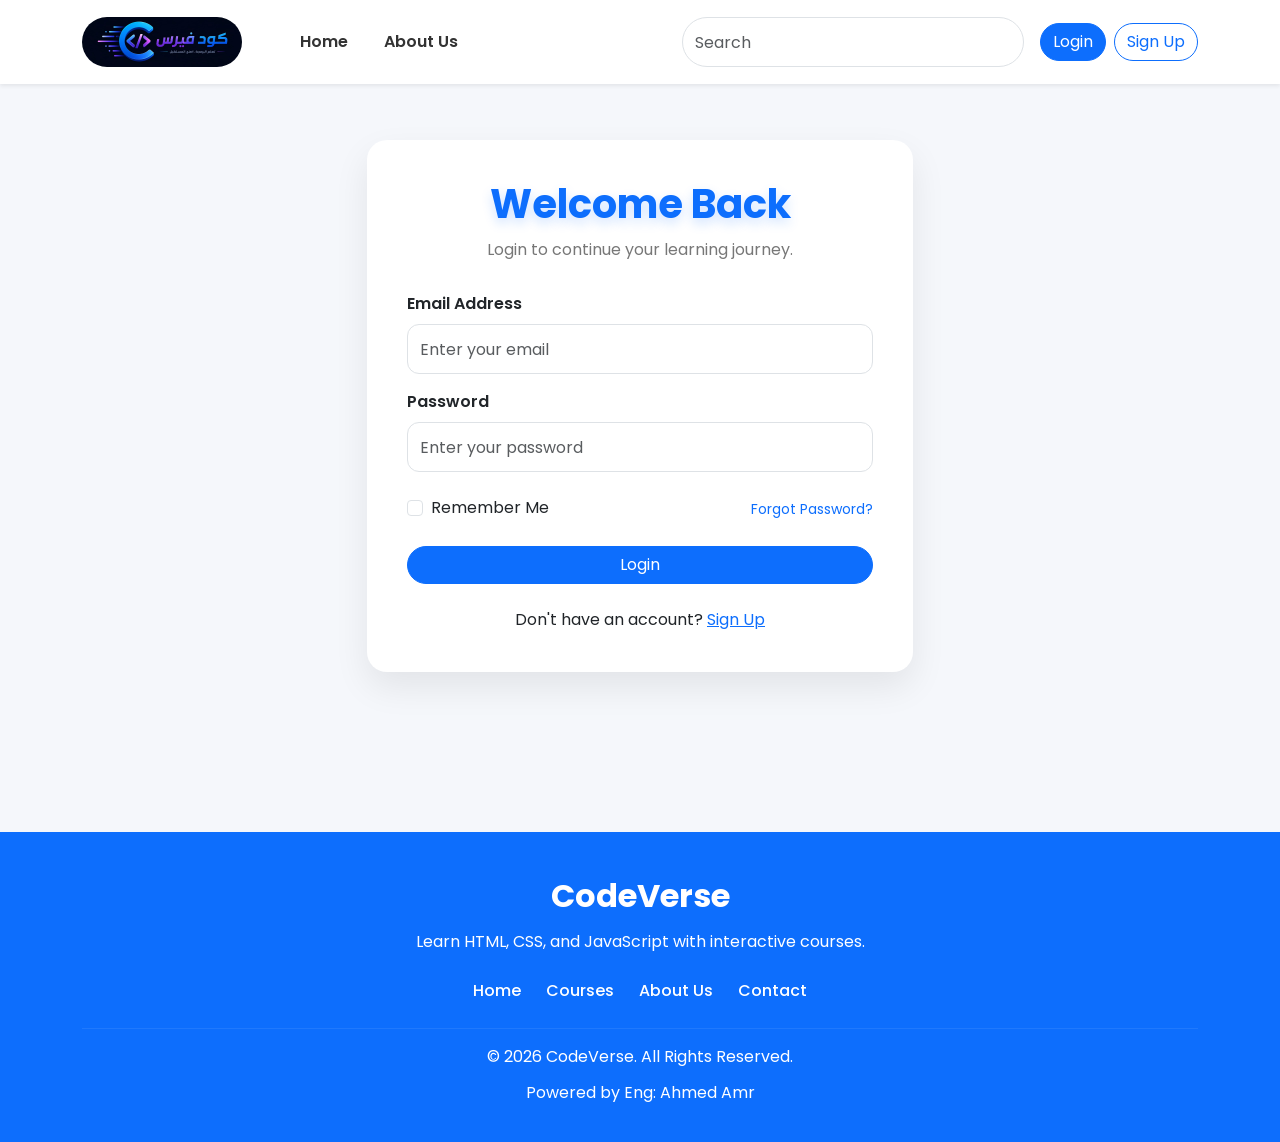
==== login.html @ 5103586d "Add files via upload" ====
<!DOCTYPE html>
<html lang="en">

<head>
    <meta charset="UTF-8">
    <meta name="viewport" content="width=device-width, initial-scale=1.0">
    <title>CodeVerse | Login</title>

    <link rel="preconnect" href="https://fonts.googleapis.com">
    <link rel="preconnect" href="https://fonts.gstatic.com" crossorigin>

    <link href="https://fonts.googleapis.com/css2?family=Poppins:wght@300;400;500;600;700&display=swap"
        rel="stylesheet">

    <link href="https://cdn.jsdelivr.net/npm/bootstrap@5.3.8/dist/css/bootstrap.min.css" rel="stylesheet">

    <link rel="stylesheet" href="login.css">
</head>

<body>

    <nav class="navbar navbar-expand-lg bg-white shadow-sm fixed-top">

        <div class="container">

            <a class="navbar-brand" href="home.html">

                <img src="logo.jpeg" class="logo-img" alt="CodeVerse">

            </a>

            <button class="navbar-toggler" type="button" data-bs-toggle="collapse" data-bs-target="#navbarNav">

                <span class="navbar-toggler-icon"></span>

            </button>

            <div class="collapse navbar-collapse" id="navbarNav">

                <ul class="navbar-nav ms-4">

                    <li class="nav-item">

                        <a class="nav-link" href="home.html">

                            Home

                        </a>

                    </li>

                    <li class="nav-item">

                        <a class="nav-link" href="about.html">

                            About Us

                        </a>

                    </li>

                </ul>

                <form class="d-flex ms-auto me-3">

                    <input class="form-control rounded-pill" type="search" placeholder="Search">

                </form>

                <a href="login.html" class="btn btn-primary rounded-pill me-2">

                    Login

                </a>

                <a href="index.html" class="btn btn-outline-primary rounded-pill">

                    Sign Up

                </a>

            </div>

        </div>

    </nav>

    <section class="login-section">

        <div class="container">

            <div class="row justify-content-center">

                <div class="col-lg-6 col-md-8">

                    <div class="login-card">

                        <h1>

                            Welcome Back

                        </h1>

                        <p>

                            Login to continue your learning journey.

                        </p>

                        <form id="loginForm">

                            <div class="mb-3">

                                <label class="form-label">

                                    Email Address

                                </label>

                                <input type="email" class="form-control" placeholder="Enter your email">

                            </div>

                            <div class="mb-4">

                                <label class="form-label">

                                    Password

                                </label>

                                <input type="password" class="form-control" placeholder="Enter your password">

                            </div>

                            <div class="d-flex justify-content-between align-items-center mb-4">

                                <div class="form-check">

                                    <input class="form-check-input" type="checkbox" id="remember">

                                    <label class="form-check-label" for="remember">

                                        Remember Me

                                    </label>

                                </div>

                                <a href="#" class="forgot-password">

                                    Forgot Password?

                                </a>

                            </div>

                            <button type="submit" class="btn btn-primary w-100">

                                Login

                            </button>

                        </form>

                        <div class="text-center mt-4">

                            <span>

                                Don't have an account?

                            </span>

                            <a href="index.html">

                                Sign Up

                            </a>

                        </div>

                    </div>

                </div>

            </div>

        </div>

    </section>

    <footer>

        <div class="container">

            <h2>

                CodeVerse

            </h2>

            <p>

                Learn HTML, CSS, and JavaScript with interactive courses.

            </p>

            <div class="footer-links">

                <a href="home.html">Home</a>

                <a href="#">Courses</a>

                <a href="about.html">About Us</a>

                <a href="#">Contact</a>

            </div>

            <hr>

            <p>

                © 2026 CodeVerse. All Rights Reserved.

            </p>

            <p>

                Powered by Eng: Ahmed Amr

            </p>

        </div>

    </footer>

    <script src="https://cdn.jsdelivr.net/npm/bootstrap@5.3.8/dist/js/bootstrap.bundle.min.js"></script>

    <div id="toast" class="toast">
        ✅ Login Successful! Welcome back to CodeVerse.
    </div>

    <script src="login.js"></script>
</body>

</html>
---- login.css ----
*{
    margin: 0;
    padding: 0;
    box-sizing: border-box;
}

body{
    font-family: "Poppins", sans-serif;
    background: #f5f7fb;
}

.navbar{
    padding: 12px 0;
    transition: .3s;
}

.logo-img{
    width: 160px;
    height: 50px;
    object-fit: cover;
    border-radius: 30px;
    transition: .3s;
}

.logo-img:hover{
    transform: scale(1.05);
}

.nav-link{
    position: relative;
    margin: 0 10px;
    font-weight: 600;
    color: #333 !important;
    transition: .3s;
}

.nav-link:hover{
    color: #0d6efd !important;
}

.nav-link::after{
    content: "";
    position: absolute;
    left: 50%;
    bottom: -4px;
    width: 0;
    height: 2px;
    background: #0d6efd;
    transform: translateX(-50%);
    transition: .3s;
}

.nav-link:hover::after{
    width: 100%;
}

.login-section{
    padding: 140px 0 80px;
}

.login-card{
    background: white;
    padding: 40px;
    border-radius: 20px;
    box-shadow: 0 15px 35px rgba(0,0,0,.08);
    animation: fadeUp .8s ease;
}

.login-card h1{
    text-align: center;
    font-weight: 700;
    color: #0d6efd;
    margin-bottom: 10px;
    text-shadow: 0 5px 12px rgba(13,110,253,.2);
    animation: zoomIn .8s ease;
}

.login-card p{
    text-align: center;
    color: #777;
    margin-bottom: 30px;
}

.form-label{
    font-weight: 600;
}

.form-control{
    height: 50px;
    border-radius: 12px;
    transition: .3s;
}

.form-control:focus{
    border-color: #0d6efd;
    box-shadow: 0 0 12px rgba(13,110,253,.25);
    transform: scale(1.02);
}

.form-control:hover{
    transform: translateY(-2px);
}

.form-check-label{
    cursor: pointer;
}

.forgot-password{
    text-decoration: none;
    font-size: 14px;
}

.forgot-password:hover{
    text-decoration: underline;
}

.btn{
    border-radius: 30px;
    transition: .3s;
}

.btn:hover{
    transform: translateY(-2px);
}

footer{
    background: #0d6efd;
    color: white;
    padding: 45px 0 25px;
    margin-top: 80px;
}

footer h2{
    text-align: center;
    font-weight: 700;
    margin-bottom: 15px;
}

footer p{
    text-align: center;
    margin-bottom: 12px;
}

.footer-links{
    display: flex;
    justify-content: center;
    gap: 25px;
    margin: 25px 0;
    flex-wrap: wrap;
}

.footer-links a{
    color: white;
    text-decoration: none;
    font-weight: 500;
    transition: .3s;
}

.footer-links a:hover{
    color: #dbe8ff;
}

footer hr{
    border-color: rgba(255,255,255,.3);
}

@keyframes fadeUp{
    from{
        opacity: 0;
        transform: translateY(30px);
    }

    to{
        opacity: 1;
        transform: translateY(0);
    }
}

@keyframes zoomIn{
    from{
        opacity: 0;
        transform: scale(.8);
    }

    to{
        opacity: 1;
        transform: scale(1);
    }
}




.toast{
    position: fixed;
    top: 90px;
    right: 20px;
    z-index: 99999;
    background: linear-gradient(135deg,#2563EB,#60A5FA);
    color: #fff;
    padding: 16px 24px;
    border-radius: 12px;
    font-family: "Poppins", sans-serif;
    font-size: 16px;
    font-weight: 500;
    box-shadow: 0 10px 30px rgba(37,99,235,.35);
    opacity: 0;
    visibility: hidden;
    transform: translateX(100%);
    transition: opacity .4s ease, transform .4s ease, visibility .4s;
}

.toast.show{
    opacity: 1;
    visibility: visible;
    transform: translateX(0);
}
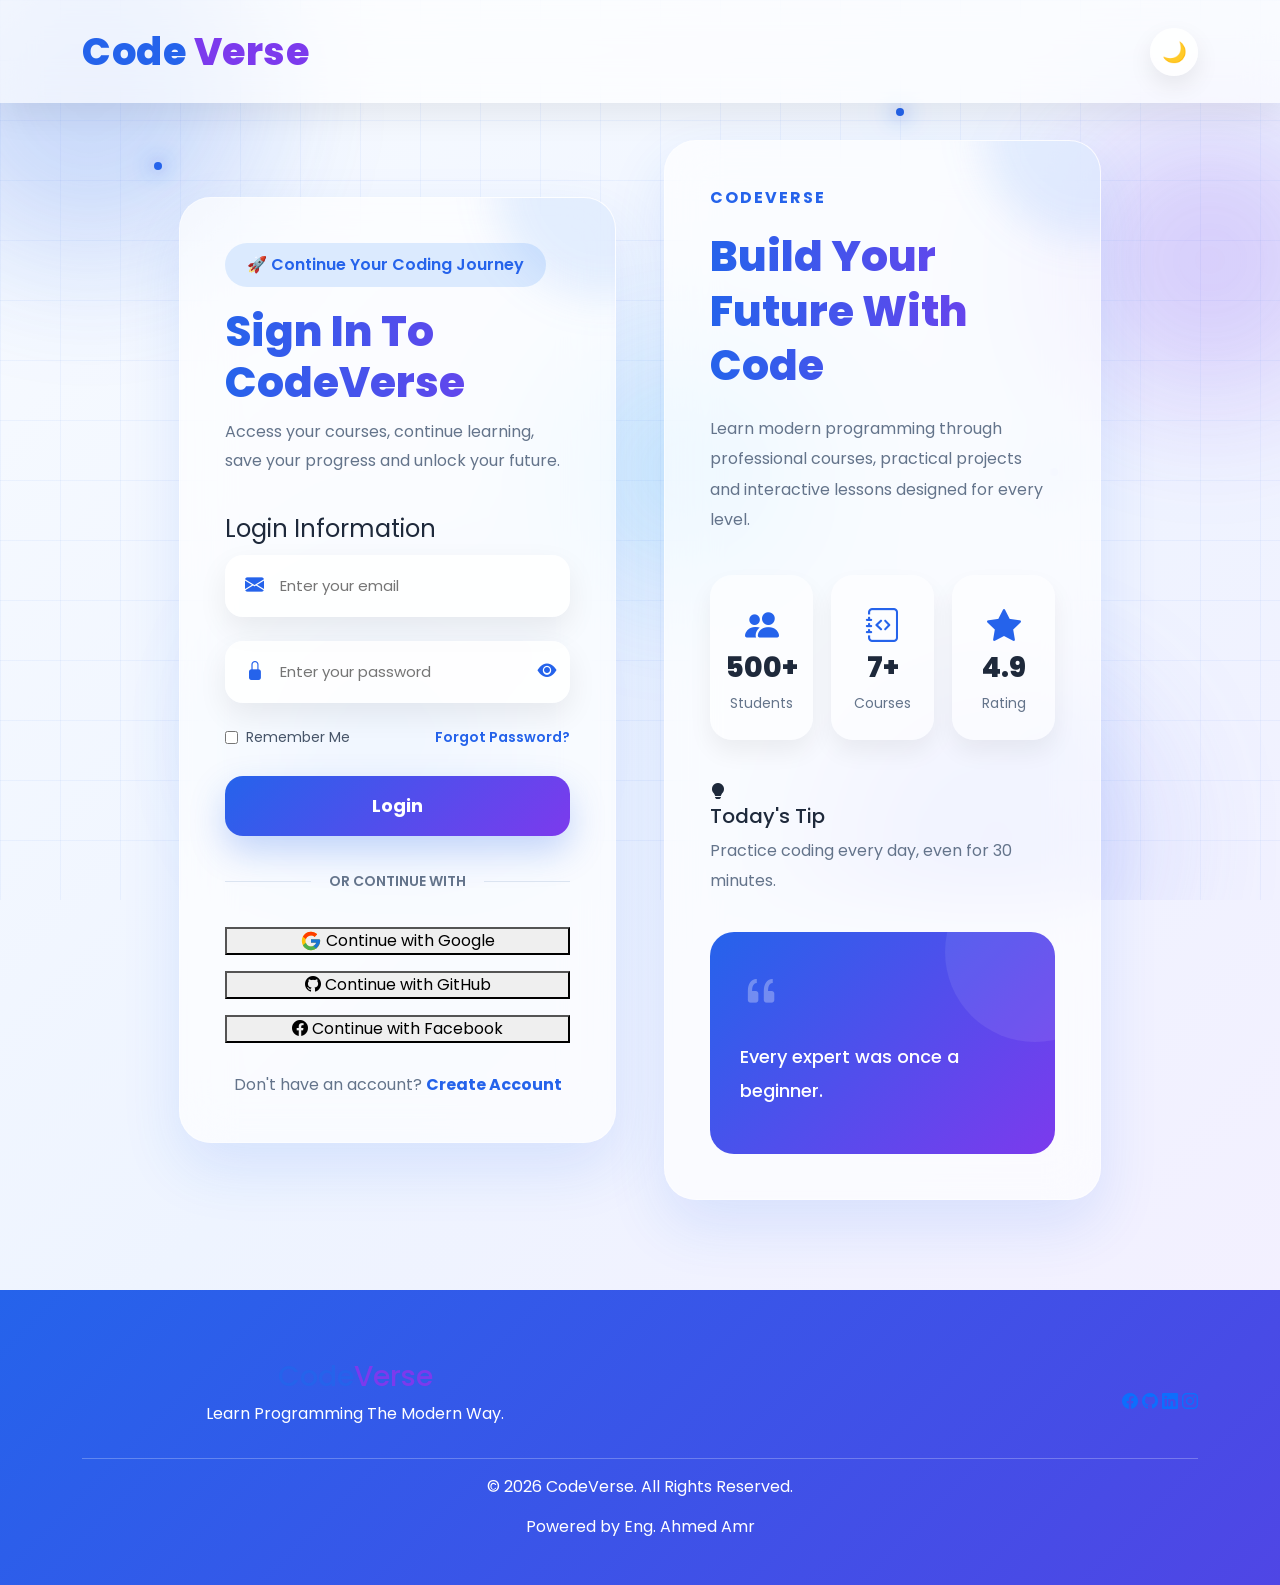
==== commit e06762ca: "Add files via upload" ====
--- a/login.html
+++ b/login.html
@@ -2,246 +2,467 @@
 <html lang="en">
 
 <head>
+
     <meta charset="UTF-8">
+
     <meta name="viewport" content="width=device-width, initial-scale=1.0">
+
     <title>CodeVerse | Login</title>
 
+
+
+    <link rel="icon" type="image/svg+xml" href="favicon.svg">
+
+
+    <link href="https://cdn.jsdelivr.net/npm/bootstrap@5.3.8/dist/css/bootstrap.min.css" rel="stylesheet">
+
+    <link rel="stylesheet" href="https://cdn.jsdelivr.net/npm/bootstrap-icons@1.13.1/font/bootstrap-icons.min.css">
+
     <link rel="preconnect" href="https://fonts.googleapis.com">
+
     <link rel="preconnect" href="https://fonts.gstatic.com" crossorigin>
 
-    <link href="https://fonts.googleapis.com/css2?family=Poppins:wght@300;400;500;600;700&display=swap"
+    <link href="https://fonts.googleapis.com/css2?family=Poppins:wght@300;400;500;600;700;800&display=swap"
         rel="stylesheet">
 
-    <link href="https://cdn.jsdelivr.net/npm/bootstrap@5.3.8/dist/css/bootstrap.min.css" rel="stylesheet">
-
     <link rel="stylesheet" href="login.css">
+
 </head>
 
 <body>
 
-    <nav class="navbar navbar-expand-lg bg-white shadow-sm fixed-top">
+    <div class="background-animation">
+
+        <span class="blob b1"></span>
+        <span class="blob b2"></span>
+        <span class="blob b3"></span>
+        <span class="blob b4"></span>
+        <span class="blob b5"></span>
+
+        <div class="grid"></div>
+
+        <span class="dot d1"></span>
+        <span class="dot d2"></span>
+        <span class="dot d3"></span>
+        <span class="dot d4"></span>
+        <span class="dot d5"></span>
+        <span class="dot d6"></span>
+
+    </div>
+
+    <header>
+
+        <nav class="navbar navbar-expand-lg fixed-top">
+
+            <div class="container">
+
+                <a class="navbar-brand" href="index.html">
+
+                    <span class="logo-code">
+
+                        Code
+
+                    </span>
+
+                    <span class="logo-verse">
+
+                        Verse
+
+                    </span>
+
+                </a>
+
+                <button id="theme-toggle" class="theme-btn">
+
+                    🌙
+
+                </button>
+
+            </div>
+
+        </nav>
+
+    </header>
+
+    <main>
+
+        <section class="login-section">
+
+            <div class="container">
+
+                <div class="row justify-content-center align-items-center g-5">
+
+                    <div class="col-lg-5">
+
+                        <div class="login-card">
+
+                            <span class="login-badge">
+
+                                🚀 Continue Your Coding Journey
+
+                            </span>
+
+                            <h2>
+
+                                Sign In To CodeVerse
+
+                            </h2>
+
+                            <p class="login-text">
+
+                                Access your courses, continue learning,
+                                save your progress and unlock your future.
+
+                            </p>
+
+                            <form id="loginForm" novalidate>
+
+                                <fieldset>
+
+                                    <legend>
+
+                                        Login Information
+
+                                    </legend>
+
+                                    <div class="input-box">
+
+                                        <i class="bi bi-envelope-fill"></i>
+
+                                        <input type="email" id="email" name="email" placeholder="Enter your email"
+                                            autocomplete="email" required>
+
+                                    </div>
+                                    <div class="input-box">
+
+                                        <i class="bi bi-lock-fill"></i>
+
+                                        <input type="password" id="password" name="password"
+                                            placeholder="Enter your password" autocomplete="current-password" required>
+
+                                        <button type="button" id="togglePassword" class="password-toggle">
+
+                                            <i class="bi bi-eye-fill"></i>
+
+                                        </button>
+
+                                    </div>
+
+                                </fieldset>
+
+                                <div class="options">
+
+                                    <label class="remember">
+
+                                        <input type="checkbox" id="remember" autocomplete="off">
+
+                                        <span>
+
+                                            Remember Me
+
+                                        </span>
+
+                                    </label>
+
+                                    <a href="#">
+
+                                        Forgot Password?
+
+                                    </a>
+
+                                </div>
+
+                                <button type="submit" class="login-btn">
+
+                                    <span class="btn-text">
+
+                                        Login
+
+                                    </span>
+
+                                    <span class="spinner-border spinner-border-sm d-none" id="loginSpinner">
+
+                                    </span>
+
+                                </button>
+
+                            </form>
+
+                            <div class="divider">
+
+                                <span>
+
+                                    OR CONTINUE WITH
+
+                                </span>
+
+                            </div>
+
+                            <div class="social-buttons">
+
+                                <button class="social-btn google-btn">
+
+                                    <svg width="22" height="22" viewBox="0 0 48 48">
+
+                                        <path fill="#FFC107"
+                                            d="M43.6 20.5H42V20H24v8h11.3C33.7 32.7 29.3 36 24 36c-6.6 0-12-5.4-12-12S17.4 12 24 12c3 0 5.7 1.1 7.8 3l5.7-5.7C34.1 6.1 29.3 4 24 4 12.9 4 4 12.9 4 24s8.9 20 20 20 20-8.9 20-20c0-1.3-.1-2.3-.4-3.5z" />
+
+                                        <path fill="#FF3D00"
+                                            d="M6.3 14.7l6.6 4.8C14.7 15.2 18.9 12 24 12c3 0 5.7 1.1 7.8 3l5.7-5.7C34.1 6.1 29.3 4 24 4 16.3 4 9.7 8.3 6.3 14.7z" />
+
+                                        <path fill="#4CAF50"
+                                            d="M24 44c5.2 0 10-2 13.4-5.2l-6.2-5.2C29.2 35.1 26.7 36 24 36c-5.2 0-9.6-3.3-11.2-8l-6.6 5.1C9.6 39.6 16.3 44 24 44z" />
+
+                                        <path fill="#1976D2"
+                                            d="M43.6 20.5H42V20H24v8h11.3c-1.1 3.1-3.3 5.4-6.1 6.9l6.2 5.2C39.9 36.5 44 31 44 24c0-1.3-.1-2.3-.4-3.5z" />
+
+                                    </svg>
+
+                                    Continue with Google
+
+                                </button>
+
+                                <button class="social-btn github-btn">
+
+                                    <i class="bi bi-github"></i>
+
+                                    Continue with GitHub
+
+                                </button>
+
+                                <button class="social-btn facebook-btn">
+
+                                    <i class="bi bi-facebook"></i>
+
+                                    Continue with Facebook
+
+                                </button>
+
+                            </div>
+
+                            <div class="signup-link">
+
+                                Don't have an account?
+
+                                <a href="signup.html">
+
+                                    Create Account
+
+                                </a>
+
+                            </div>
+
+                        </div>
+
+                    </div>
+
+                    <div class="col-lg-5">
+
+                        <div class="info-card">
+
+                            <span class="small-title">
+
+                                CODEVERSE
+
+                            </span>
+
+                            <h2>
+
+                                Build Your Future With Code
+
+                            </h2>
+
+                            <p>
+
+                                Learn modern programming through professional courses, practical projects and
+                                interactive lessons designed for every level.
+
+                            </p>
+
+                            <div class="stats">
+
+                                <div class="stat">
+
+                                    <i class="bi bi-people-fill"></i>
+
+                                    <h4>
+
+                                        500+
+
+                                    </h4>
+
+                                    <span>
+
+                                        Students
+
+                                    </span>
+
+                                </div>
+
+                                <div class="stat">
+
+                                    <i class="bi bi-journal-code"></i>
+
+                                    <h4>
+
+                                        7+
+
+                                    </h4>
+
+                                    <span>
+
+                                        Courses
+
+                                    </span>
+
+                                </div>
+
+                                <div class="stat">
+
+                                    <i class="bi bi-star-fill"></i>
+
+                                    <h4>
+
+                                        4.9
+
+                                    </h4>
+
+                                    <span>
+
+                                        Rating
+
+                                    </span>
+
+                                </div>
+
+                            </div>
+
+                            <div class="tip-card">
+
+                                <i class="bi bi-lightbulb-fill"></i>
+
+                                <h5>
+
+                                    Today's Tip
+
+                                </h5>
+
+                                <p id="tipText">
+
+                                    Practice coding every day, even for 30 minutes.
+
+                                </p>
+
+                            </div>
+
+                            <div class="quote-box">
+
+                                <i class="bi bi-quote"></i>
+
+                                <p id="quote">
+
+                                    Every expert was once a beginner.
+
+                                </p>
+
+                            </div>
+
+                        </div>
+
+                    </div>
+
+                </div>
+
+            </div>
+
+        </section>
+
+    </main>
+
+    <div id="toastMessage" class="toast-message">
+
+        <i class="bi bi-check-circle-fill"></i>
+
+        <div>
+
+            <strong>
+
+                Login Successful
+
+            </strong>
+
+            <p>
+
+                Redirecting to CodeVerse...
+
+            </p>
+
+        </div>
+
+    </div>
+    <footer>
 
         <div class="container">
 
-            <a class="navbar-brand" href="home.html">
-
-                <img src="logo.jpeg" class="logo-img" alt="CodeVerse">
-
-            </a>
-
-            <button class="navbar-toggler" type="button" data-bs-toggle="collapse" data-bs-target="#navbarNav">
-
-                <span class="navbar-toggler-icon"></span>
-
-            </button>
-
-            <div class="collapse navbar-collapse" id="navbarNav">
-
-                <ul class="navbar-nav ms-4">
-
-                    <li class="nav-item">
-
-                        <a class="nav-link" href="home.html">
-
-                            Home
-
-                        </a>
-
-                    </li>
-
-                    <li class="nav-item">
-
-                        <a class="nav-link" href="about.html">
-
-                            About Us
-
-                        </a>
-
-                    </li>
-
-                </ul>
-
-                <form class="d-flex ms-auto me-3">
-
-                    <input class="form-control rounded-pill" type="search" placeholder="Search">
-
-                </form>
-
-                <a href="login.html" class="btn btn-primary rounded-pill me-2">
-
-                    Login
-
-                </a>
-
-                <a href="index.html" class="btn btn-outline-primary rounded-pill">
-
-                    Sign Up
-
-                </a>
+            <div class="row">
+
+                <div class="col-lg-6">
+
+                    <h3>
+
+                        <span class="logo-code">Code</span><span class="logo-verse">Verse</span>
+
+                    </h3>
+
+                    <p>
+
+                        Learn Programming The Modern Way.
+
+                    </p>
+
+                </div>
+
+                <div class="col-lg-6 text-lg-end">
+
+                    <a href="#"><i class="bi bi-facebook"></i></a>
+
+                    <a href="#"><i class="bi bi-github"></i></a>
+
+                    <a href="#"><i class="bi bi-linkedin"></i></a>
+
+                    <a href="#"><i class="bi bi-instagram"></i></a>
+
+                </div>
 
             </div>
 
+            <hr>
+
+            <div class="text-center">
+
+                <p>
+
+                    © 2026 CodeVerse. All Rights Reserved.
+
+                </p>
+
+                <p>
+
+                    Powered by Eng. Ahmed Amr
+
+                </p>
+
+            </div>
+
         </div>
 
-    </nav>
-
-    <section class="login-section">
-
-        <div class="container">
-
-            <div class="row justify-content-center">
-
-                <div class="col-lg-6 col-md-8">
-
-                    <div class="login-card">
-
-                        <h1>
-
-                            Welcome Back
-
-                        </h1>
-
-                        <p>
-
-                            Login to continue your learning journey.
-
-                        </p>
-
-                        <form id="loginForm">
-
-                            <div class="mb-3">
-
-                                <label class="form-label">
-
-                                    Email Address
-
-                                </label>
-
-                                <input type="email" class="form-control" placeholder="Enter your email">
-
-                            </div>
-
-                            <div class="mb-4">
-
-                                <label class="form-label">
-
-                                    Password
-
-                                </label>
-
-                                <input type="password" class="form-control" placeholder="Enter your password">
-
-                            </div>
-
-                            <div class="d-flex justify-content-between align-items-center mb-4">
-
-                                <div class="form-check">
-
-                                    <input class="form-check-input" type="checkbox" id="remember">
-
-                                    <label class="form-check-label" for="remember">
-
-                                        Remember Me
-
-                                    </label>
-
-                                </div>
-
-                                <a href="#" class="forgot-password">
-
-                                    Forgot Password?
-
-                                </a>
-
-                            </div>
-
-                            <button type="submit" class="btn btn-primary w-100">
-
-                                Login
-
-                            </button>
-
-                        </form>
-
-                        <div class="text-center mt-4">
-
-                            <span>
-
-                                Don't have an account?
-
-                            </span>
-
-                            <a href="index.html">
-
-                                Sign Up
-
-                            </a>
-
-                        </div>
-
-                    </div>
-
-                </div>
-
-            </div>
-
-        </div>
-
-    </section>
-
-    <footer>
-
-        <div class="container">
-
-            <h2>
-
-                CodeVerse
-
-            </h2>
-
-            <p>
-
-                Learn HTML, CSS, and JavaScript with interactive courses.
-
-            </p>
-
-            <div class="footer-links">
-
-                <a href="home.html">Home</a>
-
-                <a href="#">Courses</a>
-
-                <a href="about.html">About Us</a>
-
-                <a href="#">Contact</a>
-
-            </div>
-
-            <hr>
-
-            <p>
-
-                © 2026 CodeVerse. All Rights Reserved.
-
-            </p>
-
-            <p>
-
-                Powered by Eng: Ahmed Amr
-
-            </p>
-
-        </div>
-
     </footer>
 
+
     <script src="https://cdn.jsdelivr.net/npm/bootstrap@5.3.8/dist/js/bootstrap.bundle.min.js"></script>
 
-    <div id="toast" class="toast">
-        ✅ Login Successful! Welcome back to CodeVerse.
-    </div>
-
     <script src="login.js"></script>
+
 </body>
 
 </html>
--- a/login.css
+++ b/login.css
@@ -1,217 +1,998 @@
 *{
-    margin: 0;
-    padding: 0;
-    box-sizing: border-box;
+    margin:0;
+    padding:0;
+    box-sizing:border-box;
+}
+
+html{
+    scroll-behavior:smooth;
 }
 
 body{
-    font-family: "Poppins", sans-serif;
-    background: #f5f7fb;
+
+    font-family:'Poppins',sans-serif;
+
+    background:linear-gradient(135deg,#f8fbff,#eef4ff,#f4efff);
+
+    min-height:100vh;
+
+    overflow-x:hidden;
+
+    color:#1e293b;
+
+    transition:.5s;
+
+    position:relative;
+
+}
+
+a{
+
+    text-decoration:none;
+
+}
+
+button{
+
+    cursor:pointer;
+
+    font-family:'Poppins',sans-serif;
+
+}
+
+.background-animation{
+
+    position:fixed;
+
+    inset:0;
+
+    overflow:hidden;
+
+    z-index:-5;
+
+}
+
+.grid{
+
+    position:absolute;
+
+    width:100%;
+
+    height:100%;
+
+    background-image:
+
+    linear-gradient(rgba(37,99,235,.05) 1px,transparent 1px),
+
+    linear-gradient(90deg,rgba(37,99,235,.05) 1px,transparent 1px);
+
+    background-size:60px 60px;
+
+    animation:gridMove 20s linear infinite;
+
+}
+
+.blob{
+
+    position:absolute;
+
+    border-radius:50%;
+
+    filter:blur(70px);
+
+    opacity:.65;
+
+    animation:blobFloat 16s ease-in-out infinite;
+
+}
+
+.b1{
+
+    width:340px;
+
+    height:340px;
+
+    background:#2563eb55;
+
+    top:-80px;
+
+    left:-80px;
+
+}
+
+.b2{
+
+    width:280px;
+
+    height:280px;
+
+    background:#7c3aed55;
+
+    right:-70px;
+
+    top:120px;
+
+    animation-delay:2s;
+
+}
+
+.b3{
+
+    width:250px;
+
+    height:250px;
+
+    background:#60a5fa55;
+
+    left:20%;
+
+    bottom:40px;
+
+    animation-delay:4s;
+
+}
+
+.b4{
+
+    width:320px;
+
+    height:320px;
+
+    background:#818cf855;
+
+    right:10%;
+
+    bottom:-100px;
+
+    animation-delay:6s;
+
+}
+
+.b5{
+
+    width:220px;
+
+    height:220px;
+
+    background:#38bdf855;
+
+    top:40%;
+
+    left:45%;
+
+    animation-delay:8s;
+
+}
+
+.dot{
+
+    position:absolute;
+
+    width:8px;
+
+    height:8px;
+
+    border-radius:50%;
+
+    background:#2563eb;
+
+    box-shadow:
+
+    0 0 20px #2563eb,
+
+    0 0 40px #60a5fa;
+
+    animation:dotFloat 10s linear infinite;
+
+}
+
+.d1{
+
+    left:12%;
+
+    top:18%;
+
+}
+
+.d2{
+
+    left:70%;
+
+    top:12%;
+
+    animation-delay:2s;
+
+}
+
+.d3{
+
+    left:40%;
+
+    top:72%;
+
+    animation-delay:4s;
+
+}
+
+.d4{
+
+    right:18%;
+
+    bottom:18%;
+
+    animation-delay:6s;
+
+}
+
+.d5{
+
+    left:82%;
+
+    top:52%;
+
+    animation-delay:8s;
+
+}
+
+.d6{
+
+    left:24%;
+
+    bottom:10%;
+
+    animation-delay:10s;
+
 }
 
 .navbar{
-    padding: 12px 0;
-    transition: .3s;
-}
-
-.logo-img{
-    width: 160px;
-    height: 50px;
-    object-fit: cover;
-    border-radius: 30px;
-    transition: .3s;
-}
-
-.logo-img:hover{
-    transform: scale(1.05);
-}
-
-.nav-link{
-    position: relative;
-    margin: 0 10px;
-    font-weight: 600;
-    color: #333 !important;
-    transition: .3s;
-}
-
-.nav-link:hover{
-    color: #0d6efd !important;
-}
-
-.nav-link::after{
-    content: "";
-    position: absolute;
-    left: 50%;
-    bottom: -4px;
-    width: 0;
-    height: 2px;
-    background: #0d6efd;
-    transform: translateX(-50%);
-    transition: .3s;
-}
-
-.nav-link:hover::after{
-    width: 100%;
+
+    padding:18px 0;
+
+    background:rgba(255,255,255,.65);
+
+    backdrop-filter:blur(18px);
+
+    box-shadow:0 10px 35px rgba(0,0,0,.08);
+
+    transition:.4s;
+
+}
+
+.navbar-brand{
+
+    font-size:38px;
+
+    font-weight:800;
+
+    letter-spacing:.5px;
+
+}
+
+.logo-code{
+
+    color:#2563eb;
+
+    transition:.4s;
+
+}
+
+.logo-verse{
+
+    color:#7c3aed;
+
+    transition:.4s;
+
+}
+
+.navbar-brand:hover .logo-code{
+
+    text-shadow:0 0 20px #3b82f6;
+
+}
+
+.navbar-brand:hover .logo-verse{
+
+    text-shadow:0 0 20px #8b5cf6;
+
+}
+
+.theme-btn{
+
+    width:48px;
+
+    height:48px;
+
+    border:none;
+
+    border-radius:50%;
+
+    background:rgba(255,255,255,.5);
+
+    backdrop-filter:blur(15px);
+
+    color:#2563eb;
+
+    font-size:21px;
+
+    transition:.4s;
+
+    box-shadow:0 10px 25px rgba(0,0,0,.08);
+
+}
+
+.theme-btn:hover{
+
+    transform:rotate(180deg) scale(1.08);
+
+    background:linear-gradient(135deg,#2563eb,#7c3aed);
+
+    color:white;
+
 }
 
 .login-section{
-    padding: 140px 0 80px;
+
+    min-height:100vh;
+
+    display:flex;
+
+    align-items:center;
+
+    padding:120px 0 80px;
+
 }
 
 .login-card{
-    background: white;
-    padding: 40px;
-    border-radius: 20px;
-    box-shadow: 0 15px 35px rgba(0,0,0,.08);
-    animation: fadeUp .8s ease;
-}
-
-.login-card h1{
-    text-align: center;
-    font-weight: 700;
-    color: #0d6efd;
-    margin-bottom: 10px;
-    text-shadow: 0 5px 12px rgba(13,110,253,.2);
-    animation: zoomIn .8s ease;
-}
-
-.login-card p{
-    text-align: center;
-    color: #777;
-    margin-bottom: 30px;
-}
-
-.form-label{
-    font-weight: 600;
-}
-
-.form-control{
-    height: 50px;
-    border-radius: 12px;
-    transition: .3s;
-}
-
-.form-control:focus{
-    border-color: #0d6efd;
-    box-shadow: 0 0 12px rgba(13,110,253,.25);
-    transform: scale(1.02);
-}
-
-.form-control:hover{
-    transform: translateY(-2px);
-}
-
-.form-check-label{
-    cursor: pointer;
-}
-
-.forgot-password{
-    text-decoration: none;
-    font-size: 14px;
-}
-
-.forgot-password:hover{
-    text-decoration: underline;
-}
-
-.btn{
-    border-radius: 30px;
-    transition: .3s;
-}
-
-.btn:hover{
-    transform: translateY(-2px);
-}
+
+    background:rgba(255,255,255,.65);
+
+    backdrop-filter:blur(22px);
+
+    border:1px solid rgba(255,255,255,.45);
+
+    border-radius:32px;
+
+    padding:45px;
+
+    box-shadow:
+
+    0 20px 45px rgba(0,0,0,.08),
+
+    inset 0 1px 1px rgba(255,255,255,.4);
+
+    transition:.45s;
+
+}
+
+.login-card:hover{
+
+    transform:translateY(-8px);
+
+    box-shadow:
+
+    0 30px 60px rgba(37,99,235,.18);
+
+}
+
+.login-badge{
+
+    display:inline-block;
+
+    padding:10px 22px;
+
+    border-radius:50px;
+
+    background:#dbeafe;
+
+    color:#2563eb;
+
+    font-weight:600;
+
+    margin-bottom:20px;
+
+}
+
+.login-card h2{
+
+    font-size:42px;
+
+    font-weight:800;
+
+    margin-bottom:15px;
+
+    background:linear-gradient(90deg,#2563eb,#7c3aed);
+
+    -webkit-background-clip:text;
+
+    -webkit-text-fill-color:transparent;
+
+}
+
+.login-text{
+
+    color:#64748b;
+
+    line-height:1.8;
+
+    margin-bottom:30px;
+
+}
+
+
+
+.login-section{
+    min-height:100vh;
+    display:flex;
+    align-items:center;
+    padding:140px 0 90px;
+}
+
+.login-card,
+.info-card{
+    position:relative;
+    background:rgba(255,255,255,.65);
+    backdrop-filter:blur(25px);
+    border:1px solid rgba(255,255,255,.45);
+    border-radius:32px;
+    padding:45px;
+    box-shadow:0 25px 60px rgba(37,99,235,.12);
+    overflow:hidden;
+    transition:.45s;
+}
+
+.login-card:hover,
+.info-card:hover{
+    transform:translateY(-8px);
+    box-shadow:0 35px 80px rgba(37,99,235,.18);
+}
+
+.login-card::before,
+.info-card::before{
+    content:"";
+    position:absolute;
+    width:220px;
+    height:220px;
+    border-radius:50%;
+    background:rgba(59,130,246,.12);
+    top:-120px;
+    right:-100px;
+    filter:blur(20px);
+}
+
+.login-badge{
+    display:inline-flex;
+    align-items:center;
+    gap:8px;
+    padding:10px 22px;
+    border-radius:40px;
+    background:#dbeafe;
+    color:#2563eb;
+    font-weight:600;
+    margin-bottom:20px;
+}
+
+.login-card h2{
+    font-size:42px;
+    font-weight:800;
+    background:linear-gradient(90deg,#2563eb,#7c3aed);
+    -webkit-background-clip:text;
+    -webkit-text-fill-color:transparent;
+    margin-bottom:10px;
+}
+
+.login-text{
+    color:#64748b;
+    margin-bottom:35px;
+    line-height:1.8;
+}
+
+.input-box{
+    position:relative;
+    margin-bottom:24px;
+}
+
+.input-box input{
+    width:100%;
+    height:62px;
+    border:none;
+    outline:none;
+    border-radius:18px;
+    padding:0 55px;
+    background:rgba(255,255,255,.85);
+    box-shadow:0 12px 30px rgba(0,0,0,.07);
+    transition:.35s;
+    font-size:15px;
+}
+
+.input-box input:focus{
+    box-shadow:0 0 0 4px rgba(37,99,235,.18);
+    transform:translateY(-2px);
+}
+
+.input-box i{
+    position:absolute;
+    left:20px;
+    top:50%;
+    transform:translateY(-50%);
+    font-size:19px;
+    color:#2563eb;
+}
+
+#togglePassword{
+    position:absolute;
+    right:8px;
+    top:50%;
+    transform:translateY(-50%);
+    border:none;
+    background:transparent;
+    width:45px;
+    height:45px;
+    color:#64748b;
+    transition:.3s;
+}
+
+#togglePassword:hover{
+    color:#2563eb;
+    transform:translateY(-50%) scale(1.1);
+}
+
+.options{
+    display:flex;
+    justify-content:space-between;
+    align-items:center;
+    margin-bottom:28px;
+    font-size:14px;
+}
+
+.options label{
+    display:flex;
+    align-items:center;
+    gap:8px;
+    color:#475569;
+    cursor:pointer;
+}
+
+.options input{
+    accent-color:#2563eb;
+}
+
+.options a{
+    color:#2563eb;
+    font-weight:600;
+    transition:.3s;
+}
+
+.options a:hover{
+    color:#7c3aed;
+}
+
+.login-btn{
+    width:100%;
+    height:60px;
+    border:none;
+    border-radius:18px;
+    background:linear-gradient(135deg,#2563eb,#7c3aed);
+    color:#fff;
+    font-size:18px;
+    font-weight:700;
+    transition:.35s;
+    box-shadow:0 15px 35px rgba(37,99,235,.25);
+}
+
+.login-btn:hover{
+    transform:translateY(-4px);
+    box-shadow:0 22px 45px rgba(37,99,235,.35);
+}
+
+.login-btn:active{
+    transform:scale(.98);
+}
+
+.divider{
+    display:flex;
+    align-items:center;
+    margin:35px 0;
+}
+
+.divider::before,
+.divider::after{
+    content:"";
+    flex:1;
+    height:1px;
+    background:#dbe4f1;
+}
+
+.divider span{
+    padding:0 18px;
+    color:#64748b;
+    font-size:14px;
+    font-weight:600;
+}
+
+.social-buttons{
+    display:flex;
+    flex-direction:column;
+    gap:16px;
+}
+
+.social{
+    width:100%;
+    height:60px;
+    border-radius:18px;
+    border:none;
+    display:flex;
+    align-items:center;
+    justify-content:center;
+    gap:14px;
+    font-size:15px;
+    font-weight:600;
+    transition:.35s;
+    position:relative;
+    overflow:hidden;
+}
+
+.social i{
+    font-size:23px;
+}
+
+.google{
+    background:#ffffff;
+    color:#202124;
+    border:1px solid #dadce0;
+}
+
+.google:hover{
+    background:#f8f9fa;
+    transform:translateY(-3px);
+    box-shadow:0 15px 30px rgba(0,0,0,.08);
+}
+
+.github{
+    background:#24292f;
+    color:#fff;
+}
+
+.github:hover{
+    background:#111827;
+    transform:translateY(-3px);
+}
+
+.facebook{
+    background:#1877f2;
+    color:#fff;
+}
+
+.facebook:hover{
+    background:#0d65d9;
+    transform:translateY(-3px);
+}
+
+.signup-link{
+    margin-top:30px;
+    text-align:center;
+    color:#64748b;
+}
+
+.signup-link a{
+    color:#2563eb;
+    font-weight:700;
+}
+
+.signup-link a:hover{
+    color:#7c3aed;
+}
+
+.small-title{
+    display:inline-block;
+    color:#2563eb;
+    font-weight:700;
+    letter-spacing:2px;
+    margin-bottom:20px;
+}
+
+.info-card h2{
+    font-size:42px;
+    font-weight:800;
+    line-height:1.3;
+    margin-bottom:20px;
+    background:linear-gradient(90deg,#2563eb,#7c3aed);
+    -webkit-background-clip:text;
+    -webkit-text-fill-color:transparent;
+}
+
+.info-card p{
+    color:#64748b;
+    line-height:1.9;
+}
+
+.stats{
+    display:grid;
+    grid-template-columns:repeat(3,1fr);
+    gap:18px;
+    margin:40px 0;
+}
+
+.stat{
+    background:rgba(255,255,255,.55);
+    border-radius:22px;
+    padding:25px 15px;
+    text-align:center;
+    transition:.4s;
+    box-shadow:0 12px 25px rgba(0,0,0,.06);
+}
+
+.stat:hover{
+    transform:translateY(-8px);
+    box-shadow:0 20px 40px rgba(37,99,235,.15);
+}
+
+.stat i{
+    font-size:34px;
+    color:#2563eb;
+    margin-bottom:15px;
+}
+
+.stat h4{
+    font-size:28px;
+    font-weight:800;
+    margin-bottom:6px;
+}
+
+.stat span{
+    color:#64748b;
+    font-size:14px;
+}
+
+.quote-box{
+    margin-top:35px;
+    background:linear-gradient(135deg,#2563eb,#7c3aed);
+    color:#fff;
+    border-radius:24px;
+    padding:30px;
+    position:relative;
+    overflow:hidden;
+}
+
+.quote-box::before{
+    content:"";
+    position:absolute;
+    width:180px;
+    height:180px;
+    background:rgba(255,255,255,.08);
+    border-radius:50%;
+    top:-70px;
+    right:-70px;
+}
+
+.quote-box i{
+    font-size:42px;
+    opacity:.3;
+}
+
+.quote-box p{
+    margin-top:15px;
+    color:#fff;
+    font-size:18px;
+    font-weight:500;
+}
+
+.toast-message{
+    position:fixed;
+    top:100px;
+    right:30px;
+    min-width:320px;
+    padding:18px 22px;
+    border-radius:18px;
+    background:rgba(255,255,255,.95);
+    backdrop-filter:blur(20px);
+    border-left:6px solid #22c55e;
+    box-shadow:0 20px 45px rgba(0,0,0,.12);
+    display:flex;
+    align-items:center;
+    gap:15px;
+    transform:translateX(420px);
+    opacity:0;
+    transition:.5s;
+    z-index:9999;
+}
+
+.toast-message.show{
+    transform:translateX(0);
+    opacity:1;
+}
+
+.toast-message i{
+    font-size:28px;
+    color:#22c55e;
+}
+
+.toast-message h5{
+    margin:0;
+    font-size:17px;
+    font-weight:700;
+}
+
+.toast-message p{
+    margin:3px 0 0;
+    color:#64748b;
+    font-size:14px;
+}
+
+.theme-btn{
+    width:48px;
+    height:48px;
+    border:none;
+    border-radius:50%;
+    background:rgba(255,255,255,.75);
+    backdrop-filter:blur(18px);
+    font-size:20px;
+    color:#2563eb;
+    box-shadow:0 10px 25px rgba(0,0,0,.08);
+    transition:.4s;
+}
+
+.theme-btn:hover{
+    transform:rotate(180deg) scale(1.08);
+    background:linear-gradient(135deg,#2563eb,#7c3aed);
+    color:#fff;
+}
+
+body.dark-mode{
+    background:#0f172a;
+    color:#fff;
+}
+
+body.dark-mode .navbar{
+    background:rgba(15,23,42,.88);
+    border-bottom:1px solid rgba(255,255,255,.06);
+}
+
+body.dark-mode .login-card,
+body.dark-mode .info-card,
+body.dark-mode .stat{
+    background:rgba(30,41,59,.78);
+    border:1px solid rgba(255,255,255,.08);
+    color:#fff;
+}
+
+body.dark-mode .login-text,
+body.dark-mode .info-card p,
+body.dark-mode .signup-link,
+body.dark-mode .stat span,
+body.dark-mode .options label{
+    color:#cbd5e1;
+}
+
+body.dark-mode .input-box input{
+    background:#1e293b;
+    color:#fff;
+}
+
+body.dark-mode .input-box input::placeholder{
+    color:#94a3b8;
+}
+
+body.dark-mode .google{
+    background:#fff;
+    color:#202124;
+}
+
+body.dark-mode .theme-btn{
+    background:#1e293b;
+    color:#facc15;
+}
+
+body.dark-mode .toast-message{
+    background:#1e293b;
+}
+
+body.dark-mode .toast-message p{
+    color:#cbd5e1;
+}
+
+@media(max-width:992px){
+
+.login-section{
+padding-top:150px;
+}
+
+.info-card{
+margin-top:40px;
+}
+
+}
+
+@media(max-width:768px){
+
+.login-card,
+.info-card{
+padding:35px 25px;
+}
+
+.login-card h2,
+.info-card h2{
+font-size:34px;
+}
+
+.stats{
+grid-template-columns:1fr;
+}
+
+.toast-message{
+left:20px;
+right:20px;
+min-width:auto;
+}
+
+}
+
+@keyframes floatBlob{
+
+0%{
+transform:translateY(0) rotate(0deg);
+}
+
+50%{
+transform:translateY(-25px) rotate(8deg);
+}
+
+100%{
+transform:translateY(0) rotate(0deg);
+}
+
+}
+
+.blob{
+animation:floatBlob 12s ease-in-out infinite;
+}
+
+.b1{
+animation-delay:0s;
+}
+
+.b2{
+animation-delay:2s;
+}
+
+.b3{
+animation-delay:4s;
+}
+
+.b4{
+animation-delay:6s;
+}
+
+.login-card,
+.info-card{
+animation:fadeUp 1s ease;
+}
+
+@keyframes fadeUp{
+
+from{
+opacity:0;
+transform:translateY(50px);
+}
+
+to{
+opacity:1;
+transform:translateY(0);
+}
+
+}
+
 
 footer{
-    background: #0d6efd;
-    color: white;
-    padding: 45px 0 25px;
-    margin-top: 80px;
-}
-
-footer h2{
-    text-align: center;
-    font-weight: 700;
-    margin-bottom: 15px;
-}
-
-footer p{
-    text-align: center;
-    margin-bottom: 12px;
-}
-
-.footer-links{
-    display: flex;
-    justify-content: center;
-    gap: 25px;
-    margin: 25px 0;
-    flex-wrap: wrap;
-}
-
-.footer-links a{
-    color: white;
-    text-decoration: none;
-    font-weight: 500;
-    transition: .3s;
-}
-
-.footer-links a:hover{
-    color: #dbe8ff;
-}
-
-footer hr{
-    border-color: rgba(255,255,255,.3);
-}
-
-@keyframes fadeUp{
-    from{
-        opacity: 0;
-        transform: translateY(30px);
-    }
-
-    to{
-        opacity: 1;
-        transform: translateY(0);
-    }
-}
-
-@keyframes zoomIn{
-    from{
-        opacity: 0;
-        transform: scale(.8);
-    }
-
-    to{
-        opacity: 1;
-        transform: scale(1);
-    }
-}
-
-
-
-
-.toast{
-    position: fixed;
-    top: 90px;
-    right: 20px;
-    z-index: 99999;
-    background: linear-gradient(135deg,#2563EB,#60A5FA);
-    color: #fff;
-    padding: 16px 24px;
-    border-radius: 12px;
-    font-family: "Poppins", sans-serif;
-    font-size: 16px;
-    font-weight: 500;
-    box-shadow: 0 10px 30px rgba(37,99,235,.35);
-    opacity: 0;
-    visibility: hidden;
-    transform: translateX(100%);
-    transition: opacity .4s ease, transform .4s ease, visibility .4s;
-}
-
-.toast.show{
-    opacity: 1;
-    visibility: visible;
-    transform: translateX(0);
-}+    text-align:center;
+   
+}
+
+footer .text-lg-end{
+    margin-top:30px;
+}
+footer{
+    background:linear-gradient(135deg,#2563eb,#4f46e5);
+    color:white;
+    padding:70px 0 30px;
+}
+
